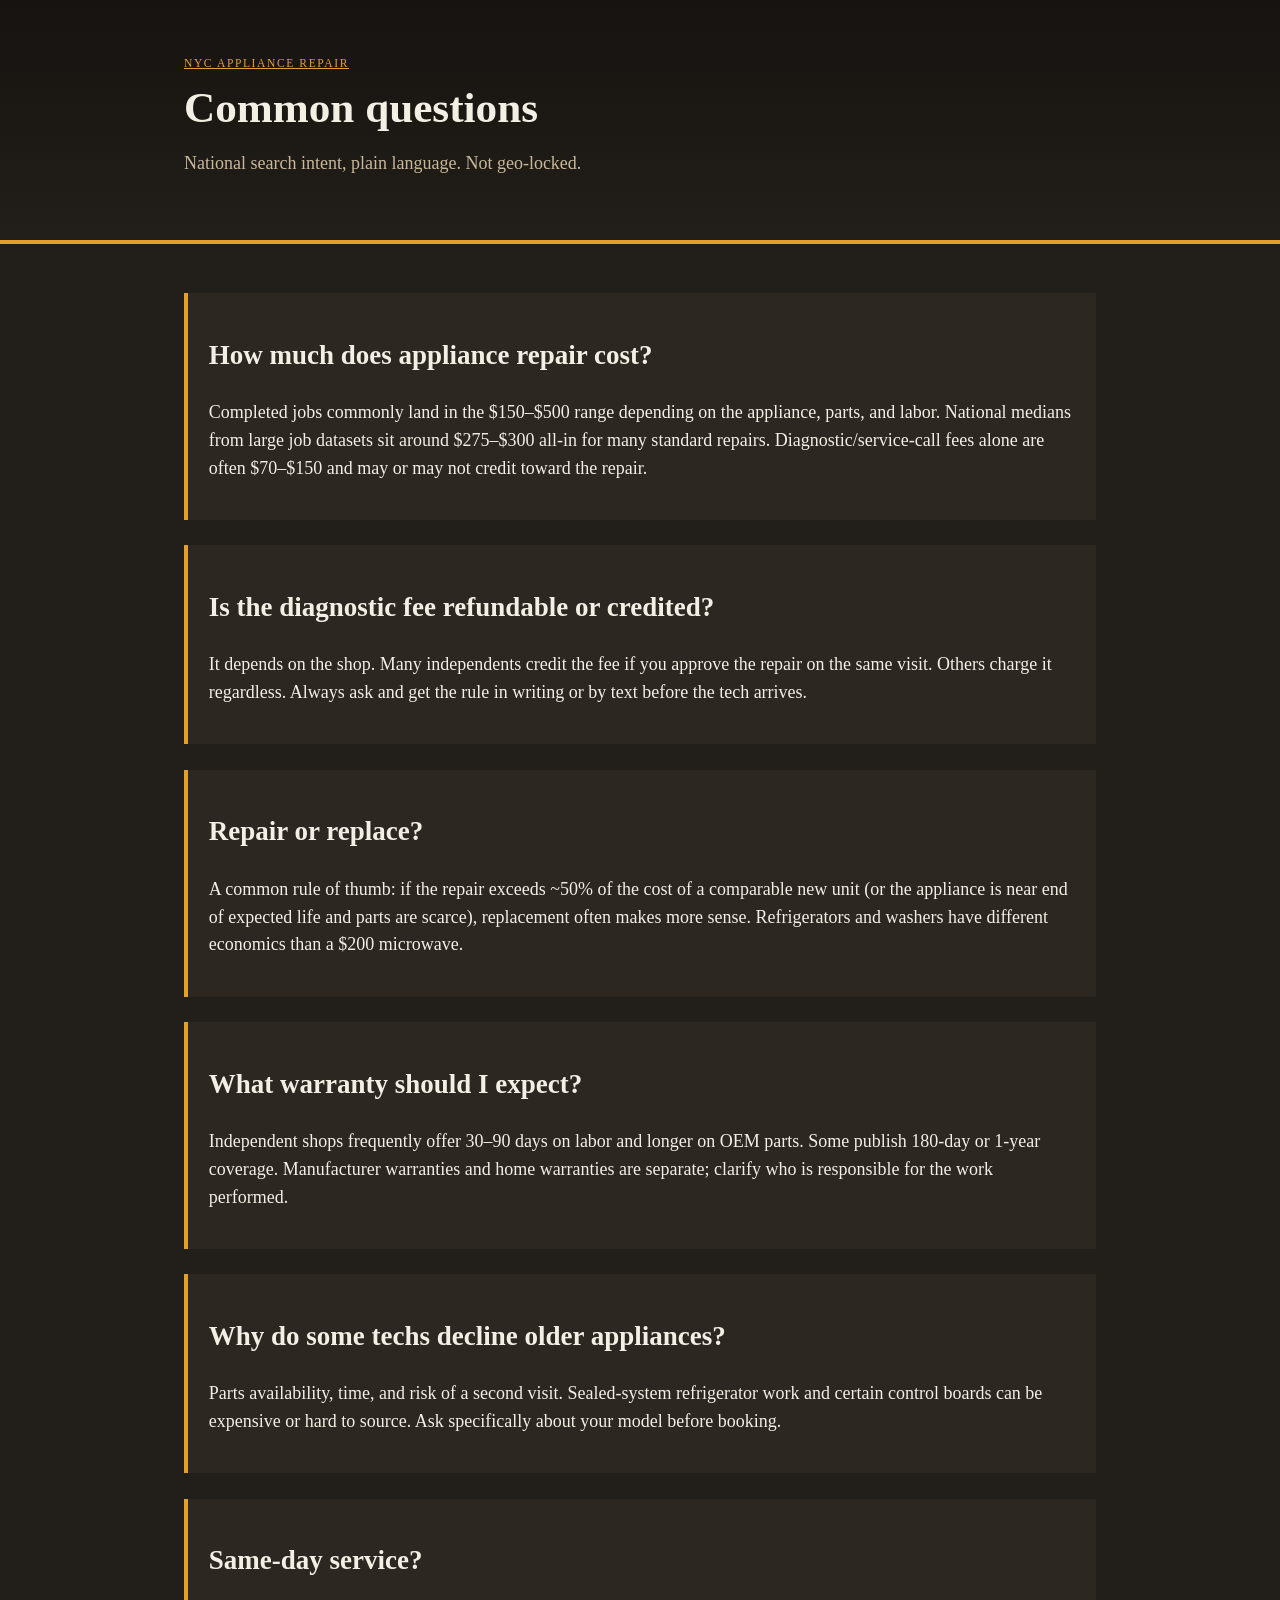
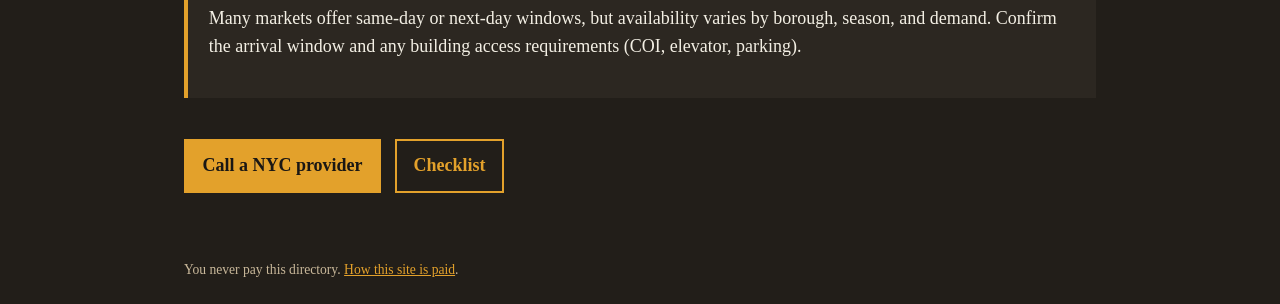
==== answers.html @ 891f90ba "Add national Q&A answers page" ====
<!DOCTYPE html>
<html lang="en">
<head>
  <meta charset="utf-8" />
  <meta name="viewport" content="width=device-width, initial-scale=1" />
  <title>Appliance repair questions — national answers</title>
  <meta name="description" content="Straight answers to common appliance repair searches: diagnostic fees, repair vs replace, warranties, and what to expect." />
  <link rel="stylesheet" href="styles.css" />
</head>
<body>
  <div class="hero slim">
    <div class="wrap">
      <p class="mark"><a href="index.html">NYC Appliance Repair</a></p>
      <h1>Common questions</h1>
      <p class="lede">National search intent, plain language. Not geo-locked.</p>
    </div>
  </div>
  <main class="wrap">
    <section class="check">
      <h2>How much does appliance repair cost?</h2>
      <p>Completed jobs commonly land in the $150–$500 range depending on the appliance, parts, and labor. National medians from large job datasets sit around $275–$300 all-in for many standard repairs. Diagnostic/service-call fees alone are often $70–$150 and may or may not credit toward the repair.</p>
    </section>
    <section class="check">
      <h2>Is the diagnostic fee refundable or credited?</h2>
      <p>It depends on the shop. Many independents credit the fee if you approve the repair on the same visit. Others charge it regardless. Always ask and get the rule in writing or by text before the tech arrives.</p>
    </section>
    <section class="check">
      <h2>Repair or replace?</h2>
      <p>A common rule of thumb: if the repair exceeds ~50% of the cost of a comparable new unit (or the appliance is near end of expected life and parts are scarce), replacement often makes more sense. Refrigerators and washers have different economics than a $200 microwave.</p>
    </section>
    <section class="check">
      <h2>What warranty should I expect?</h2>
      <p>Independent shops frequently offer 30–90 days on labor and longer on OEM parts. Some publish 180-day or 1-year coverage. Manufacturer warranties and home warranties are separate; clarify who is responsible for the work performed.</p>
    </section>
    <section class="check">
      <h2>Why do some techs decline older appliances?</h2>
      <p>Parts availability, time, and risk of a second visit. Sealed-system refrigerator work and certain control boards can be expensive or hard to source. Ask specifically about your model before booking.</p>
    </section>
    <section class="check">
      <h2>Same-day service?</h2>
      <p>Many markets offer same-day or next-day windows, but availability varies by borough, season, and demand. Confirm the arrival window and any building access requirements (COI, elevator, parking).</p>
    </section>
    <p><a class="cta" href="new-york.html">Call a NYC provider</a> <a class="cta ghost" href="index.html">Checklist</a></p>
  </main>
  <footer class="wrap">You never pay this directory. <a href="disclose.html">How this site is paid</a>.</footer>
</body>
</html>
---- styles.css ----
:root {
  --ink: #f3efe4;
  --muted: #c9b89a;
  --paper: #221e19;
  --panel: #2c2721;
  --line: #4a4338;
  --accent: #e3a12b;
}
* { box-sizing: border-box; }
body { margin: 0; background: var(--paper); color: var(--ink); font: 18px/1.55 Georgia, serif; }
a { color: var(--accent); }
.wrap { max-width: 960px; margin: 0 auto; padding: 1.5rem; }
.hero {
  background: linear-gradient(180deg, #161310 0%, #221e19 100%);
  border-bottom: 4px solid var(--accent);
}
.hero.slim { padding: 1.2rem 0; }
.hero-grid { display: grid; gap: 1.5rem; align-items: center; }
@media (min-width: 720px) { .hero-grid { grid-template-columns: 1.2fr 1fr; } }
.mark { letter-spacing: .14em; text-transform: uppercase; font-size: .72rem; color: var(--accent); }
h1 { font-size: clamp(1.8rem, 4.5vw, 2.7rem); line-height: 1.12; margin: .4rem 0; }
.lede { color: var(--muted); }
.cta {
  display: inline-block;
  margin: 1rem 0.6rem 0 0;
  padding: .8rem 1.15rem;
  background: var(--accent);
  color: #1a1714;
  text-decoration: none;
  font-weight: 700;
}
.cta.ghost { background: transparent; color: var(--accent); box-shadow: inset 0 0 0 2px var(--accent); }
.check { background: var(--panel); border-left: 4px solid var(--accent); padding: 1.2rem 1.3rem; margin: 1.6rem 0; }
.check ol { color: var(--muted); }
.list { list-style: none; padding: 0; }
.list li { background: var(--panel); margin: 0 0 .8rem; padding: 1rem 1.1rem; border-left: 3px solid var(--line); }
.list strong { display: block; margin-bottom: .25rem; }
footer { color: var(--muted); font-size: .85rem; margin-top: 2rem; padding-bottom: 2rem; }
.art svg { width: 100%; max-width: 360px; height: auto; }
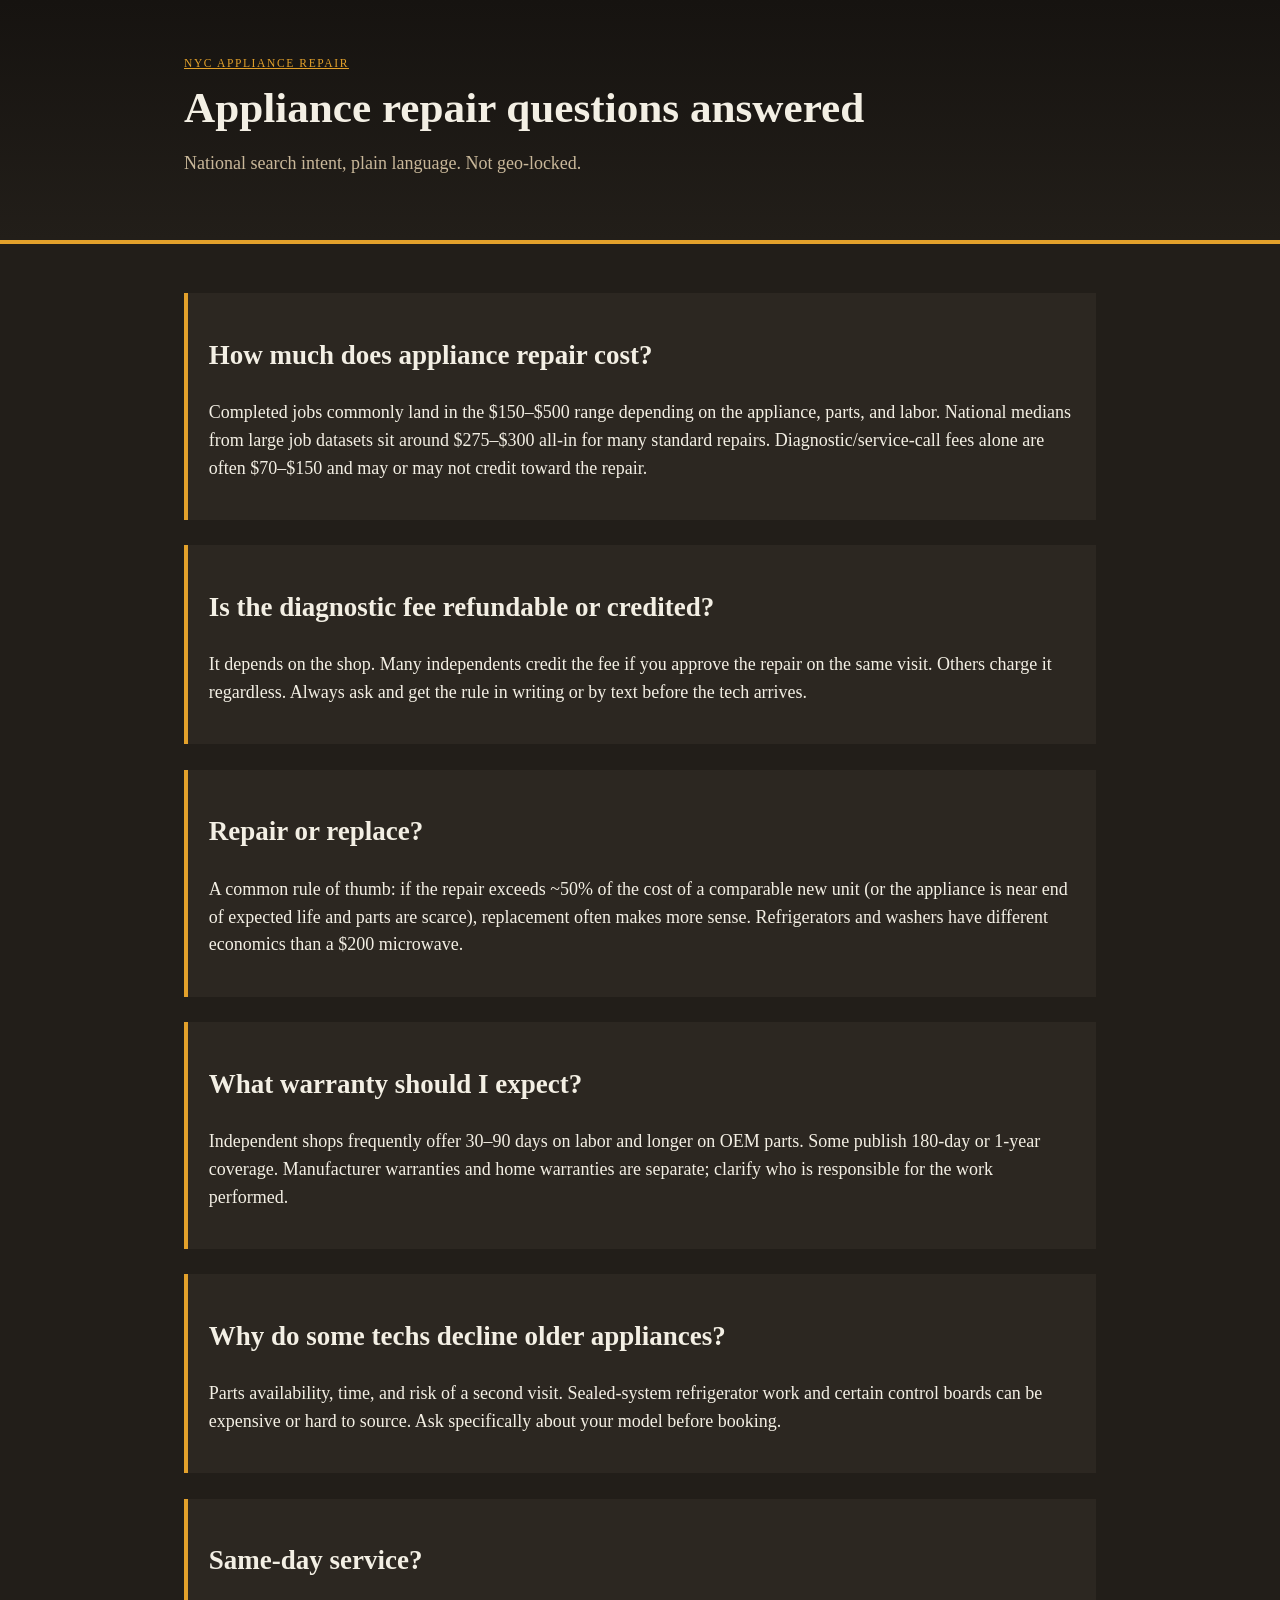
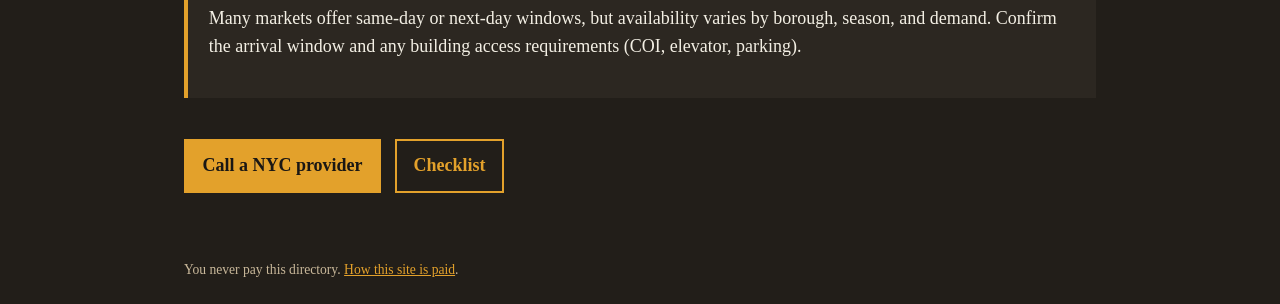
==== commit f5ce450a: "SEO: title, meta, canonical, FAQ schema on answers page" ====
--- a/answers.html
+++ b/answers.html
@@ -3,15 +3,52 @@
 <head>
   <meta charset="utf-8" />
   <meta name="viewport" content="width=device-width, initial-scale=1" />
-  <title>Appliance repair questions — national answers</title>
-  <meta name="description" content="Straight answers to common appliance repair searches: diagnostic fees, repair vs replace, warranties, and what to expect." />
+  <title>Appliance Repair Cost, Diagnostic Fees & Warranty FAQ</title>
+  <meta name="description" content="Answers to common appliance repair questions: average cost, diagnostic fee credit, repair vs replace, warranties, older appliances, and same-day service." />
+  <link rel="canonical" href="https://usabandit33.github.io/nyc-appliance-repair/answers.html" />
+  <meta property="og:title" content="Appliance repair questions — cost, fees, warranty" />
+  <meta property="og:description" content="National FAQ for appliance repair: cost ranges, diagnostic credit, repair vs replace, and what to expect." />
+  <meta property="og:url" content="https://usabandit33.github.io/nyc-appliance-repair/answers.html" />
+  <meta name="robots" content="index,follow" />
   <link rel="stylesheet" href="styles.css" />
+  <script type="application/ld+json">
+  {
+    "@context": "https://schema.org",
+    "@type": "FAQPage",
+    "mainEntity": [
+      {
+        "@type": "Question",
+        "name": "How much does appliance repair cost?",
+        "acceptedAnswer": {
+          "@type": "Answer",
+          "text": "Completed jobs commonly land in the $150–$500 range. National medians sit around $275–$300 all-in. Diagnostic fees are often $70–$150."
+        }
+      },
+      {
+        "@type": "Question",
+        "name": "Is the diagnostic fee refundable or credited?",
+        "acceptedAnswer": {
+          "@type": "Answer",
+          "text": "It depends on the shop. Many independents credit the fee if you approve the repair on the same visit. Always ask before the tech arrives."
+        }
+      },
+      {
+        "@type": "Question",
+        "name": "Should I repair or replace my appliance?",
+        "acceptedAnswer": {
+          "@type": "Answer",
+          "text": "If the repair exceeds about 50% of a comparable new unit, or the appliance is near end of life, replacement often makes more sense."
+        }
+      }
+    ]
+  }
+  </script>
 </head>
 <body>
   <div class="hero slim">
     <div class="wrap">
       <p class="mark"><a href="index.html">NYC Appliance Repair</a></p>
-      <h1>Common questions</h1>
+      <h1>Appliance repair questions answered</h1>
       <p class="lede">National search intent, plain language. Not geo-locked.</p>
     </div>
   </div>
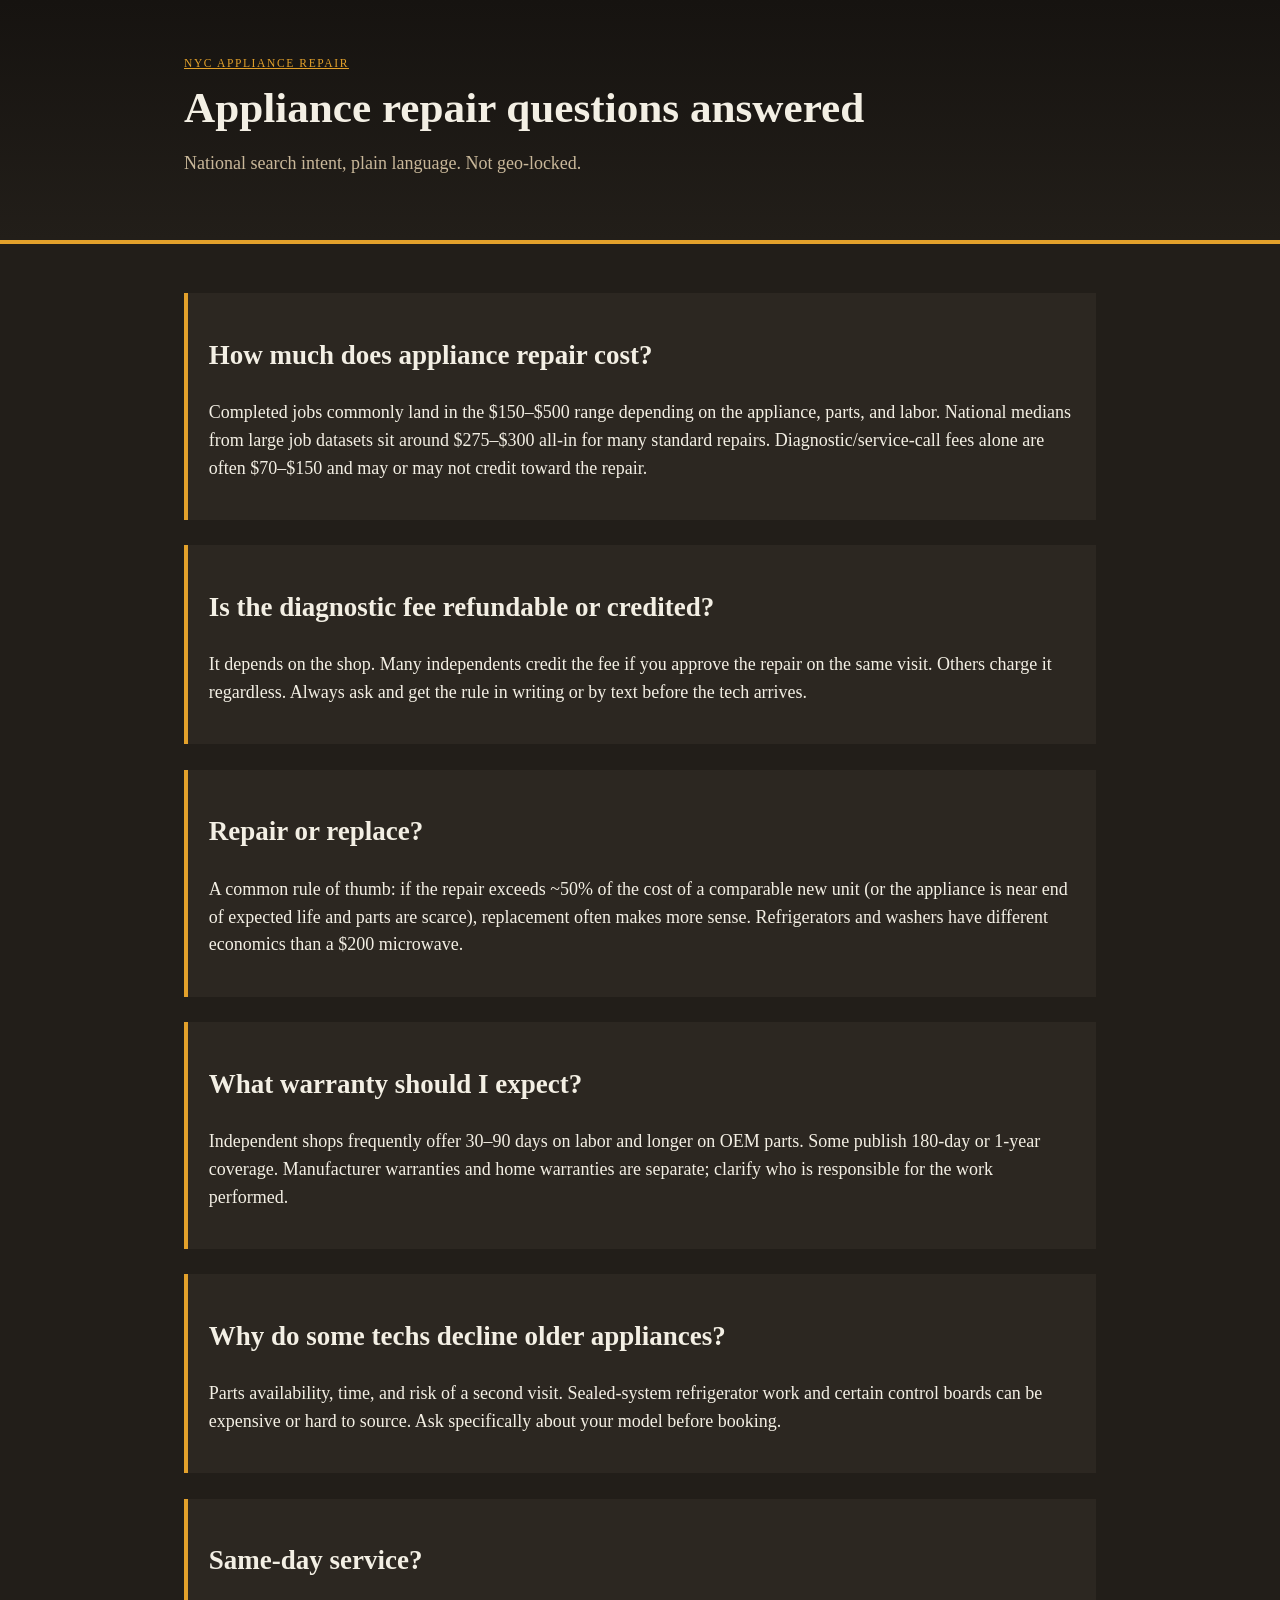
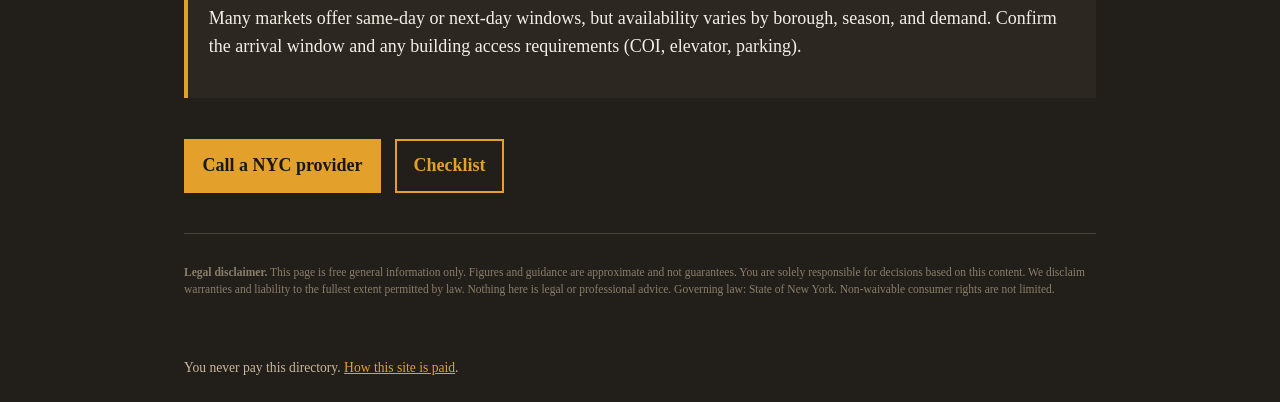
==== commit 25b9e0fa: "Add legal disclaimer to answers page" ====
--- a/answers.html
+++ b/answers.html
@@ -78,6 +78,10 @@
       <p>Many markets offer same-day or next-day windows, but availability varies by borough, season, and demand. Confirm the arrival window and any building access requirements (COI, elevator, parking).</p>
     </section>
     <p><a class="cta" href="new-york.html">Call a NYC provider</a> <a class="cta ghost" href="index.html">Checklist</a></p>
+
+    <div class="legal">
+      <p><strong>Legal disclaimer.</strong> This page is free general information only. Figures and guidance are approximate and not guarantees. You are solely responsible for decisions based on this content. We disclaim warranties and liability to the fullest extent permitted by law. Nothing here is legal or professional advice. Governing law: State of New York. Non-waivable consumer rights are not limited.</p>
+    </div>
   </main>
   <footer class="wrap">You never pay this directory. <a href="disclose.html">How this site is paid</a>.</footer>
 </body>
--- a/styles.css
+++ b/styles.css
@@ -36,4 +36,12 @@
 .list li { background: var(--panel); margin: 0 0 .8rem; padding: 1rem 1.1rem; border-left: 3px solid var(--line); }
 .list strong { display: block; margin-bottom: .25rem; }
 footer { color: var(--muted); font-size: .85rem; margin-top: 2rem; padding-bottom: 2rem; }
+.legal {
+  margin-top: 2.5rem;
+  padding-top: 1.2rem;
+  border-top: 1px solid var(--line);
+  font-size: .72rem;
+  line-height: 1.45;
+  color: #8a7f6a;
+}
 .art svg { width: 100%; max-width: 360px; height: auto; }
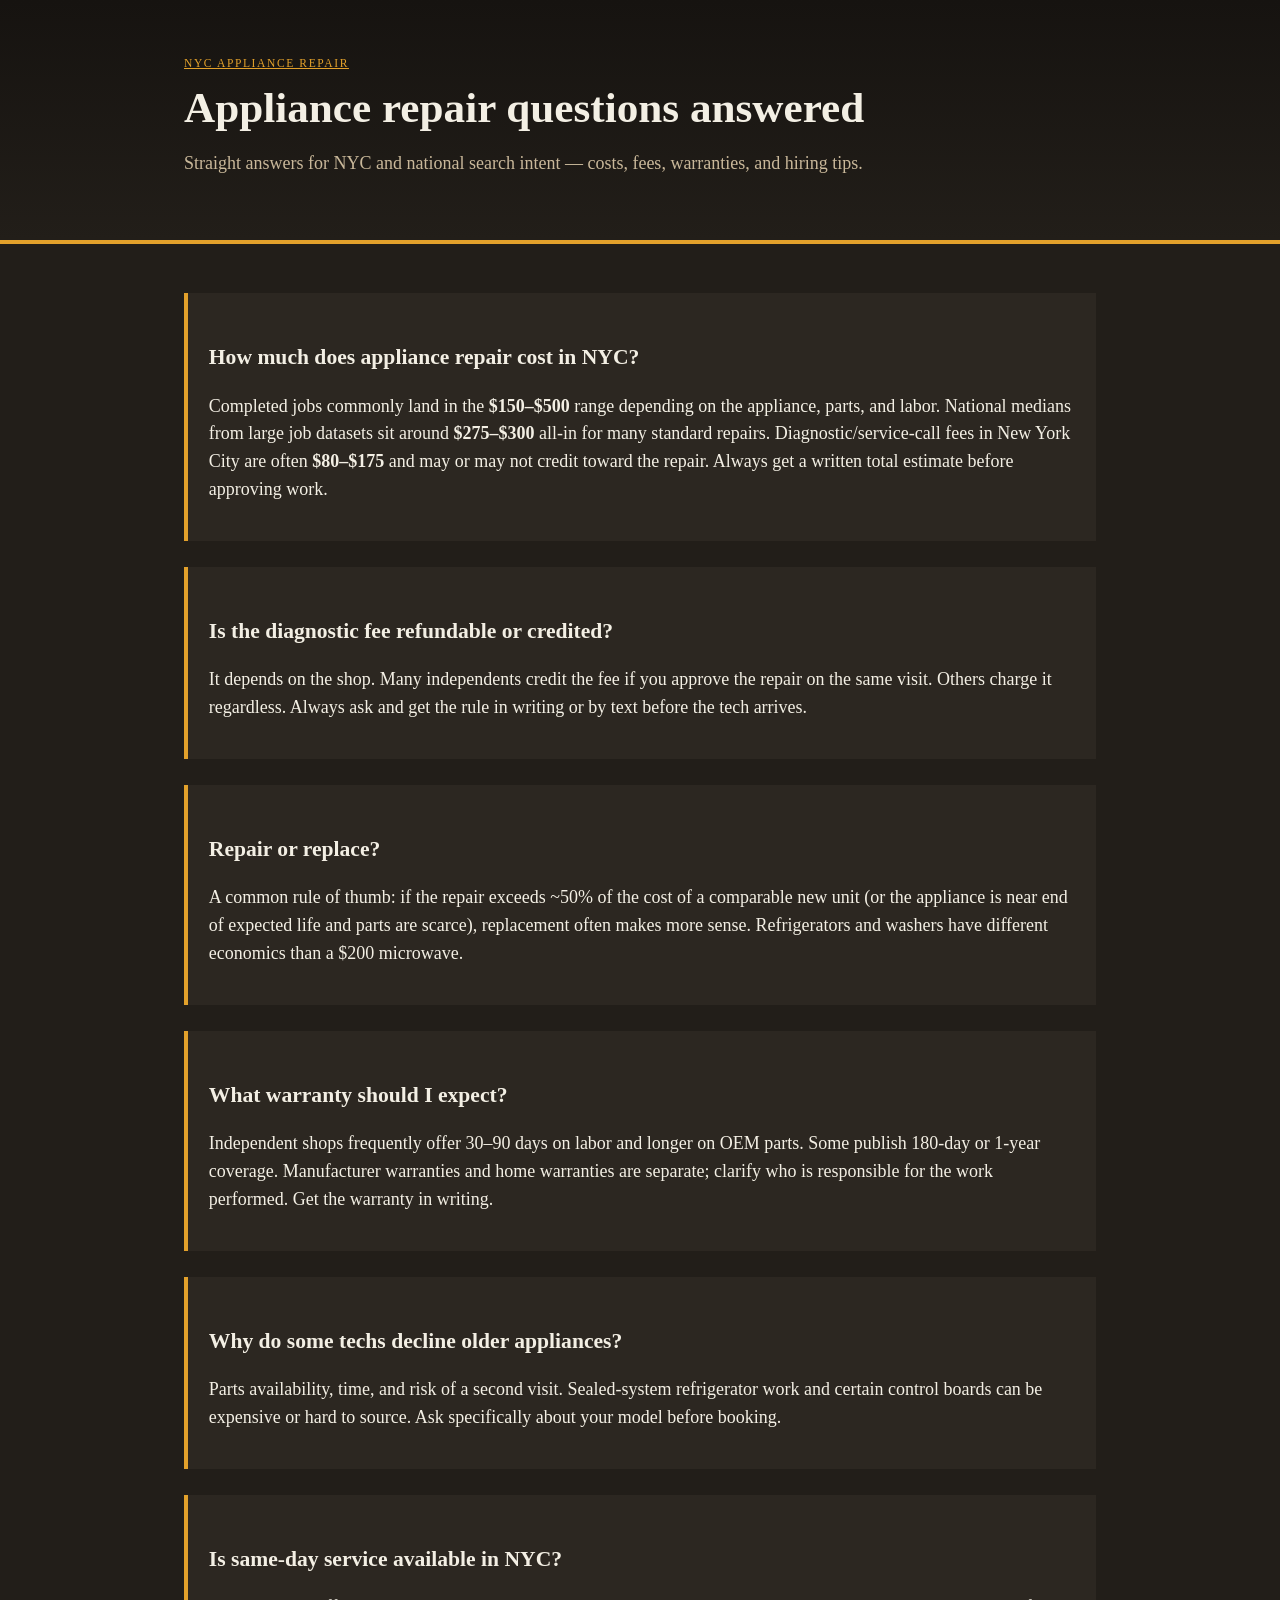
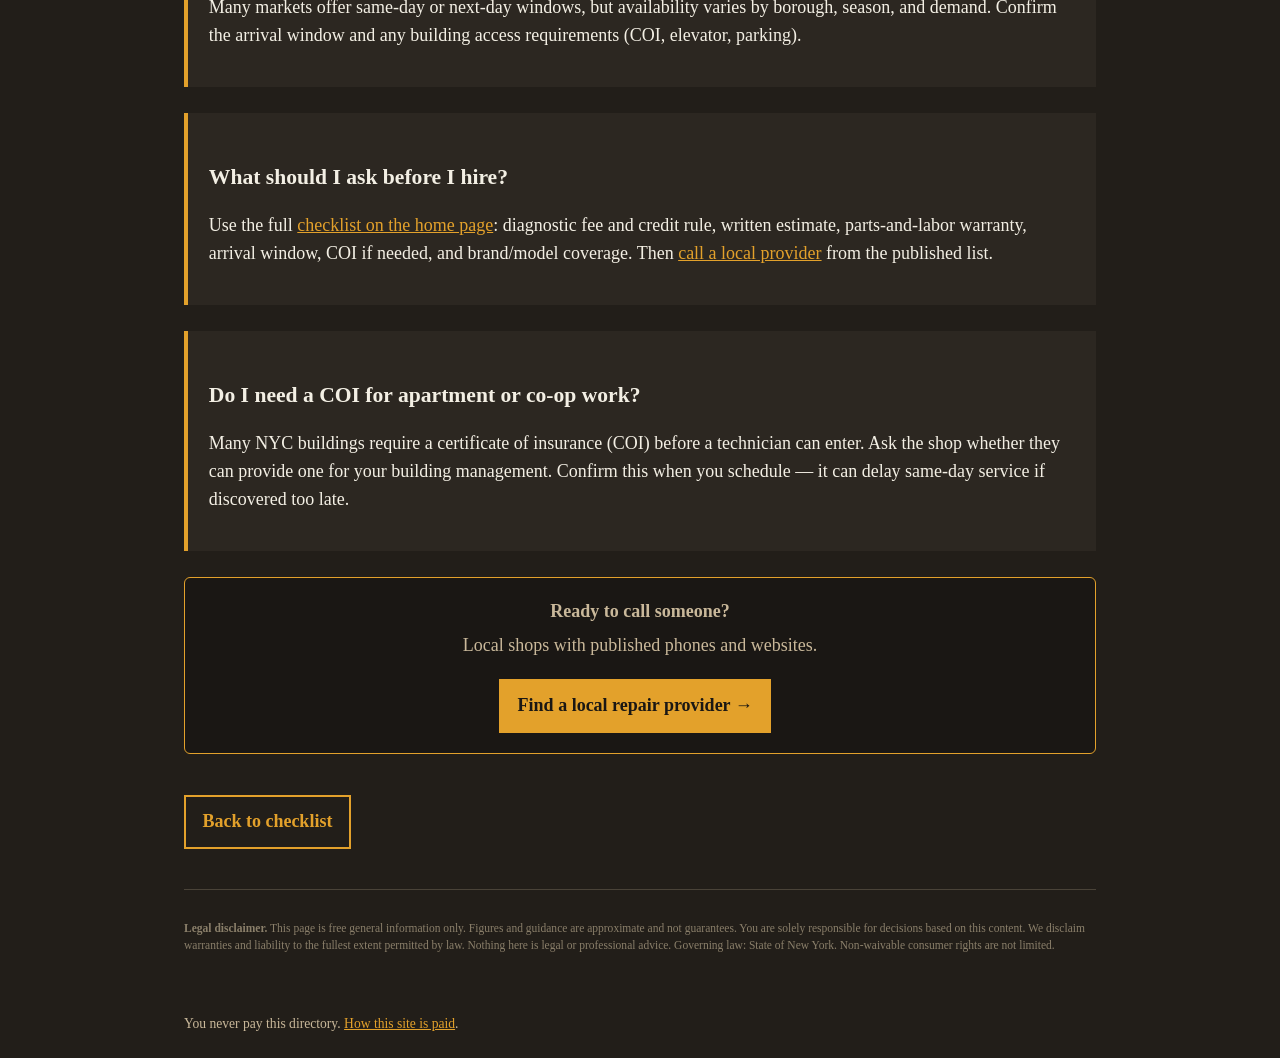
==== commit aa9f1aa0: "Expand FAQ for SEO/AI; stronger CTAs and internal links" ====
--- a/answers.html
+++ b/answers.html
@@ -3,11 +3,11 @@
 <head>
   <meta charset="utf-8" />
   <meta name="viewport" content="width=device-width, initial-scale=1" />
-  <title>Appliance Repair Cost, Diagnostic Fees & Warranty FAQ</title>
-  <meta name="description" content="Answers to common appliance repair questions: average cost, diagnostic fee credit, repair vs replace, warranties, older appliances, and same-day service." />
+  <title>NYC Appliance Repair FAQ: Cost, Diagnostic Fees, Warranty & More</title>
+  <meta name="description" content="Answers to common NYC appliance repair questions: cost ranges, diagnostic fee credit, repair vs replace, warranties, same-day service, and what to ask before you hire." />
   <link rel="canonical" href="https://usabandit33.github.io/nyc-appliance-repair/answers.html" />
-  <meta property="og:title" content="Appliance repair questions — cost, fees, warranty" />
-  <meta property="og:description" content="National FAQ for appliance repair: cost ranges, diagnostic credit, repair vs replace, and what to expect." />
+  <meta property="og:title" content="NYC appliance repair questions — cost, fees, warranty" />
+  <meta property="og:description" content="FAQ for appliance repair in New York City: diagnostic fees, total cost, warranties, and hiring tips." />
   <meta property="og:url" content="https://usabandit33.github.io/nyc-appliance-repair/answers.html" />
   <meta name="robots" content="index,follow" />
   <link rel="stylesheet" href="styles.css" />
@@ -18,10 +18,10 @@
     "mainEntity": [
       {
         "@type": "Question",
-        "name": "How much does appliance repair cost?",
+        "name": "How much does appliance repair cost in NYC?",
         "acceptedAnswer": {
           "@type": "Answer",
-          "text": "Completed jobs commonly land in the $150–$500 range. National medians sit around $275–$300 all-in. Diagnostic fees are often $70–$150."
+          "text": "Completed jobs commonly land in the $150–$500 range. National medians sit around $275–$300 all-in. Diagnostic fees in NYC are often $80–$175."
         }
       },
       {
@@ -39,6 +39,22 @@
           "@type": "Answer",
           "text": "If the repair exceeds about 50% of a comparable new unit, or the appliance is near end of life, replacement often makes more sense."
         }
+      },
+      {
+        "@type": "Question",
+        "name": "What warranty should I expect on appliance repair?",
+        "acceptedAnswer": {
+          "@type": "Answer",
+          "text": "Independent shops frequently offer 30–90 days on labor and longer on OEM parts. Some publish 180-day or 1-year coverage. Get it in writing."
+        }
+      },
+      {
+        "@type": "Question",
+        "name": "Is same-day appliance repair available in NYC?",
+        "acceptedAnswer": {
+          "@type": "Answer",
+          "text": "Many markets offer same-day or next-day windows, but availability varies by borough, season, and demand. Confirm the arrival window and building access requirements."
+        }
       }
     ]
   }
@@ -49,13 +65,13 @@
     <div class="wrap">
       <p class="mark"><a href="index.html">NYC Appliance Repair</a></p>
       <h1>Appliance repair questions answered</h1>
-      <p class="lede">National search intent, plain language. Not geo-locked.</p>
+      <p class="lede">Straight answers for NYC and national search intent — costs, fees, warranties, and hiring tips.</p>
     </div>
   </div>
   <main class="wrap">
     <section class="check">
-      <h2>How much does appliance repair cost?</h2>
-      <p>Completed jobs commonly land in the $150–$500 range depending on the appliance, parts, and labor. National medians from large job datasets sit around $275–$300 all-in for many standard repairs. Diagnostic/service-call fees alone are often $70–$150 and may or may not credit toward the repair.</p>
+      <h2>How much does appliance repair cost in NYC?</h2>
+      <p>Completed jobs commonly land in the <strong>$150–$500</strong> range depending on the appliance, parts, and labor. National medians from large job datasets sit around <strong>$275–$300</strong> all-in for many standard repairs. Diagnostic/service-call fees in New York City are often <strong>$80–$175</strong> and may or may not credit toward the repair. Always get a written total estimate before approving work.</p>
     </section>
     <section class="check">
       <h2>Is the diagnostic fee refundable or credited?</h2>
@@ -67,17 +83,32 @@
     </section>
     <section class="check">
       <h2>What warranty should I expect?</h2>
-      <p>Independent shops frequently offer 30–90 days on labor and longer on OEM parts. Some publish 180-day or 1-year coverage. Manufacturer warranties and home warranties are separate; clarify who is responsible for the work performed.</p>
+      <p>Independent shops frequently offer 30–90 days on labor and longer on OEM parts. Some publish 180-day or 1-year coverage. Manufacturer warranties and home warranties are separate; clarify who is responsible for the work performed. Get the warranty in writing.</p>
     </section>
     <section class="check">
       <h2>Why do some techs decline older appliances?</h2>
       <p>Parts availability, time, and risk of a second visit. Sealed-system refrigerator work and certain control boards can be expensive or hard to source. Ask specifically about your model before booking.</p>
     </section>
     <section class="check">
-      <h2>Same-day service?</h2>
+      <h2>Is same-day service available in NYC?</h2>
       <p>Many markets offer same-day or next-day windows, but availability varies by borough, season, and demand. Confirm the arrival window and any building access requirements (COI, elevator, parking).</p>
     </section>
-    <p><a class="cta" href="new-york.html">Call a NYC provider</a> <a class="cta ghost" href="index.html">Checklist</a></p>
+    <section class="check">
+      <h2>What should I ask before I hire?</h2>
+      <p>Use the full <a href="index.html#checklist">checklist on the home page</a>: diagnostic fee and credit rule, written estimate, parts-and-labor warranty, arrival window, COI if needed, and brand/model coverage. Then <a href="new-york.html">call a local provider</a> from the published list.</p>
+    </section>
+    <section class="check">
+      <h2>Do I need a COI for apartment or co-op work?</h2>
+      <p>Many NYC buildings require a certificate of insurance (COI) before a technician can enter. Ask the shop whether they can provide one for your building management. Confirm this when you schedule — it can delay same-day service if discovered too late.</p>
+    </section>
+
+    <div class="band">
+      <p><strong>Ready to call someone?</strong></p>
+      <p>Local shops with published phones and websites.</p>
+      <a class="cta" href="new-york.html">Find a local repair provider →</a>
+    </div>
+
+    <p><a class="cta ghost" href="index.html">Back to checklist</a></p>
 
     <div class="legal">
       <p><strong>Legal disclaimer.</strong> This page is free general information only. Figures and guidance are approximate and not guarantees. You are solely responsible for decisions based on this content. We disclaim warranties and liability to the fullest extent permitted by law. Nothing here is legal or professional advice. Governing law: State of New York. Non-waivable consumer rights are not limited.</p>
--- a/styles.css
+++ b/styles.css
@@ -19,6 +19,7 @@
 @media (min-width: 720px) { .hero-grid { grid-template-columns: 1.2fr 1fr; } }
 .mark { letter-spacing: .14em; text-transform: uppercase; font-size: .72rem; color: var(--accent); }
 h1 { font-size: clamp(1.8rem, 4.5vw, 2.7rem); line-height: 1.12; margin: .4rem 0; }
+h2 { font-size: 1.35rem; margin: 1.8rem 0 .6rem; }
 .lede { color: var(--muted); }
 .cta {
   display: inline-block;
@@ -30,11 +31,48 @@
   font-weight: 700;
 }
 .cta.ghost { background: transparent; color: var(--accent); box-shadow: inset 0 0 0 2px var(--accent); }
+.cta.block { display: block; text-align: center; margin: 1rem 0 0; }
 .check { background: var(--panel); border-left: 4px solid var(--accent); padding: 1.2rem 1.3rem; margin: 1.6rem 0; }
-.check ol { color: var(--muted); }
+.check ol, .check ul { color: var(--muted); }
+.answer {
+  background: var(--panel);
+  border: 1px solid var(--line);
+  border-radius: 6px;
+  padding: 1.1rem 1.25rem;
+  margin: 1.4rem 0;
+}
+.answer h2 { margin-top: 0; font-size: 1.15rem; }
+.answer p { color: var(--muted); margin: .4rem 0 0; }
+.band {
+  background: #1a1714;
+  border: 1px solid var(--accent);
+  border-radius: 6px;
+  padding: 1.25rem 1.4rem;
+  margin: 1.6rem 0;
+  text-align: center;
+}
+.band p { color: var(--muted); margin: 0 0 .4rem; }
+.band .cta { margin-top: .8rem; }
+.services {
+  display: grid;
+  grid-template-columns: repeat(auto-fill, minmax(140px, 1fr));
+  gap: .6rem;
+  margin: 1rem 0 1.5rem;
+}
+.services a {
+  display: block;
+  background: var(--panel);
+  padding: .7rem .85rem;
+  text-decoration: none;
+  border-left: 3px solid var(--line);
+  color: var(--ink);
+  font-size: .95rem;
+}
+.services a:hover { border-left-color: var(--accent); }
 .list { list-style: none; padding: 0; }
 .list li { background: var(--panel); margin: 0 0 .8rem; padding: 1rem 1.1rem; border-left: 3px solid var(--line); }
 .list strong { display: block; margin-bottom: .25rem; }
+.meta { color: var(--muted); font-size: .85rem; margin: .5rem 0 0; }
 footer { color: var(--muted); font-size: .85rem; margin-top: 2rem; padding-bottom: 2rem; }
 .legal {
   margin-top: 2.5rem;
